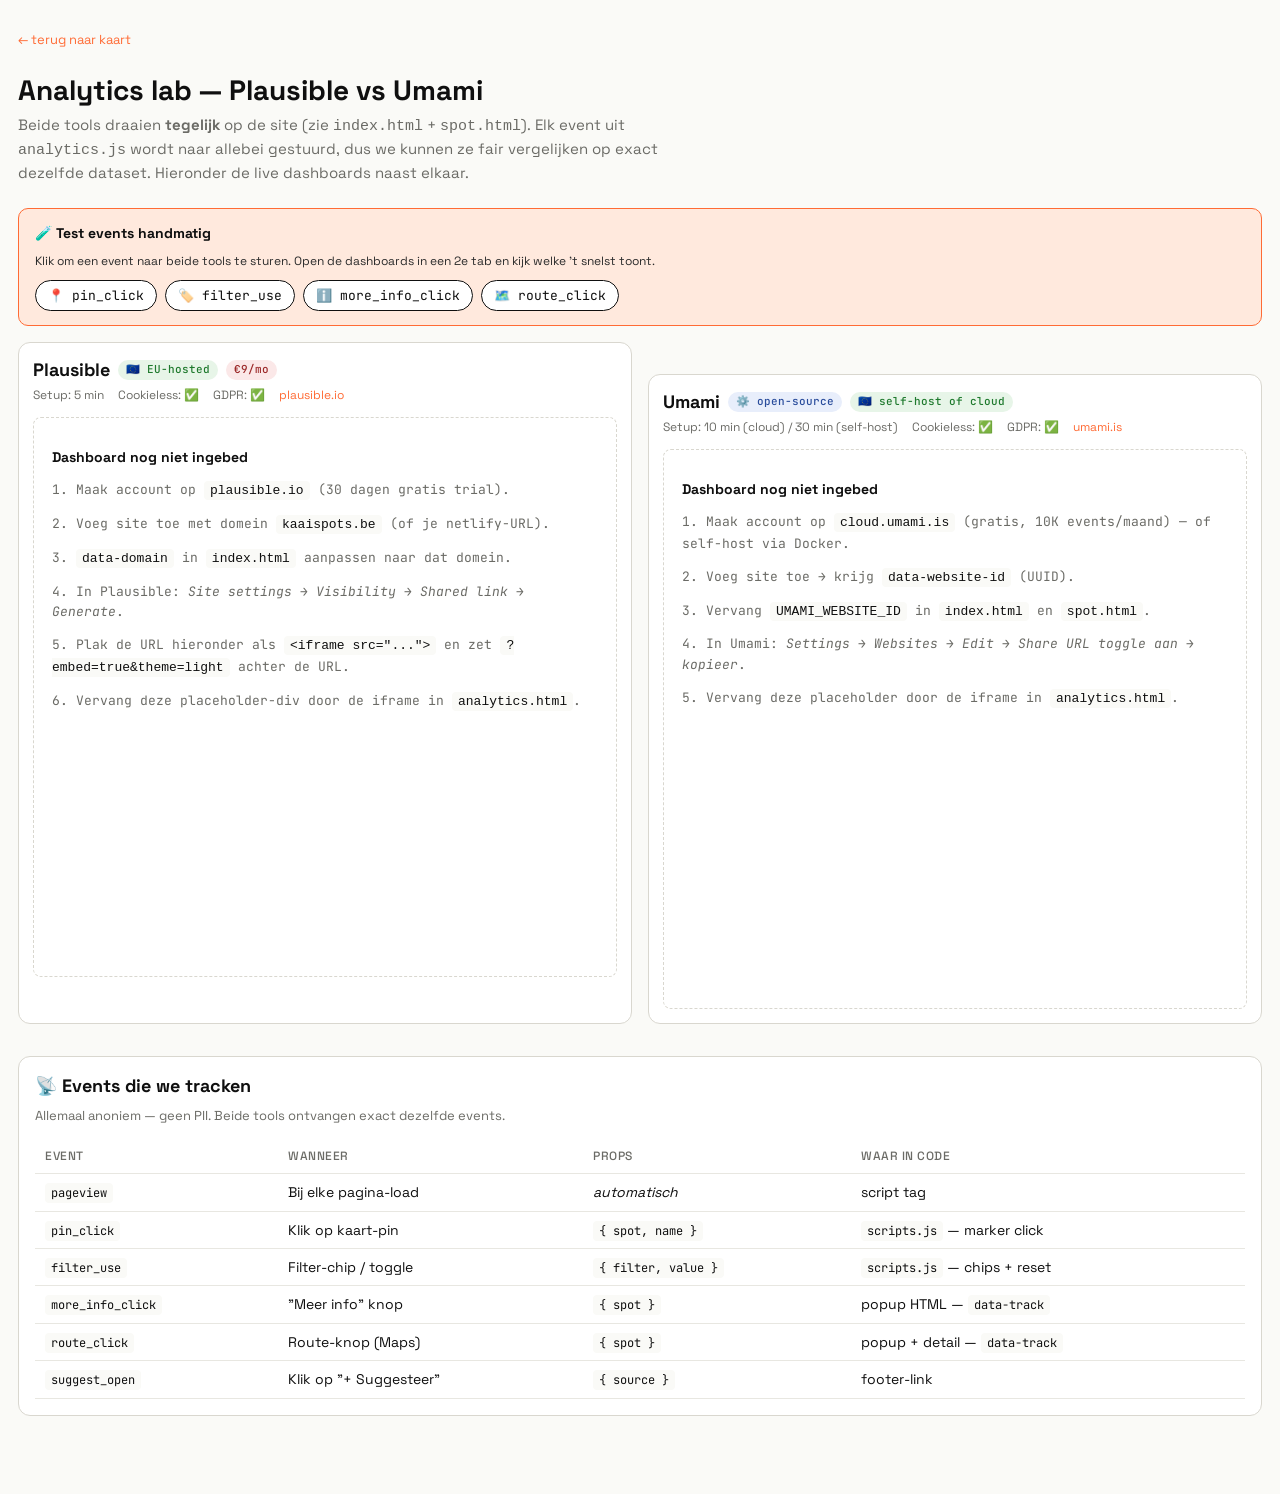
==== analytics.html @ 5537c251 "feat: analytics umami and plausible" ====
<!doctype html>
<html lang="nl">
<head>
<meta charset="utf-8" />
<meta name="viewport" content="width=device-width, initial-scale=1" />
<title>Analytics lab — KaaiSpots</title>
<link rel="preconnect" href="https://fonts.googleapis.com" />
<link rel="preconnect" href="https://fonts.gstatic.com" crossorigin />
<link href="https://fonts.googleapis.com/css2?family=Space+Grotesk:wght@400;500;600;700&family=JetBrains+Mono:wght@400;500&display=swap" rel="stylesheet" />
<link rel="stylesheet" href="styles.css" />
<style>
  .lab { max-width: 1400px; margin: 0 auto; padding: 28px 18px 80px; }
  .lab h1 { font-size: 28px; margin: 8px 0 4px; }
  .lab .lead { color: var(--muted); margin: 0 0 24px; max-width: 70ch; }
  .back { display: inline-block; margin-bottom: 12px; font-size: 13px; color: var(--accent); text-decoration: none; }

  .split { display: grid; grid-template-columns: 1fr 1fr; gap: 16px; margin-top: 16px; }
  @media (max-width: 900px) { .split { grid-template-columns: 1fr; } }

  .col { background: var(--bg-elev); border: 1px solid var(--line-2); border-radius: 12px; padding: 14px; }
  .col h2 { margin: 0 0 4px; font-size: 18px; display: flex; align-items: center; gap: 8px; }
  .col h2 .badge {
    font-family: "JetBrains Mono", monospace; font-size: 11px; font-weight: 500;
    padding: 2px 8px; border-radius: 999px; background: var(--line); color: var(--ink-2);
  }
  .col h2 .badge.eu { background: #E7F5E8; color: #1F7A2E; }
  .col h2 .badge.oss { background: #E8EEFB; color: #2A4D9C; }
  .col h2 .badge.paid { background: #FBE8E8; color: #9C2A2A; }
  .col .meta {
    display: flex; gap: 14px; flex-wrap: wrap; font-size: 12px;
    color: var(--muted); margin: 4px 0 12px;
  }
  .col .meta a { color: var(--accent); text-decoration: none; }

  .frame {
    width: 100%; aspect-ratio: 4 / 3; min-height: 560px; border: 0;
    border-radius: 8px; background: #fff;
  }
  .placeholder {
    border: 1px dashed var(--line-2); border-radius: 8px; padding: 28px 18px;
    color: var(--muted); font-family: "JetBrains Mono", monospace; font-size: 13px;
    line-height: 1.6; min-height: 560px;
    display: flex; flex-direction: column; gap: 12px;
  }
  .placeholder code { background: var(--bg); padding: 2px 6px; border-radius: 4px; color: var(--ink); }
  .placeholder strong { color: var(--ink); font-family: "Space Grotesk", sans-serif; font-size: 14px; }

  .events {
    margin-top: 32px; background: var(--bg-elev);
    border: 1px solid var(--line-2); border-radius: 12px; padding: 16px;
  }
  .events h2 { margin: 0 0 8px; font-size: 18px; }
  .events table { width: 100%; border-collapse: collapse; font-size: 14px; }
  .events th, .events td { text-align: left; padding: 8px 10px; border-bottom: 1px solid var(--line); }
  .events th { color: var(--muted); font-weight: 500; font-size: 12px; text-transform: uppercase; letter-spacing: 0.5px; }
  .events code { font-family: "JetBrains Mono", monospace; font-size: 12px; background: var(--bg); padding: 2px 6px; border-radius: 4px; }

  .tester {
    margin-top: 16px; background: var(--accent-soft);
    border: 1px solid var(--accent); border-radius: 10px; padding: 14px 16px;
    display: flex; flex-direction: column; gap: 10px;
  }
  .tester strong { font-family: "Space Grotesk", sans-serif; font-size: 14px; }
  .tester-buttons { display: flex; gap: 8px; flex-wrap: wrap; }
  .tester-buttons button {
    appearance: none; border: 1px solid var(--ink); background: #fff;
    border-radius: 999px; padding: 6px 12px; font-size: 13px; cursor: pointer;
    font-family: "JetBrains Mono", monospace;
  }
  .tester-buttons button:hover { background: var(--ink); color: #fff; }
  .tester .hint { font-size: 12px; color: var(--ink-2); }
</style>
</head>
<body>
<main class="lab">
  <a class="back" href="index.html">&larr; terug naar kaart</a>
  <h1>Analytics lab — Plausible vs Umami</h1>
  <p class="lead">
    Beide tools draaien <strong>tegelijk</strong> op de site (zie <code>index.html</code> + <code>spot.html</code>).
    Elk event uit <code>analytics.js</code> wordt naar allebei gestuurd, dus we kunnen ze fair vergelijken
    op exact dezelfde dataset. Hieronder de live dashboards naast elkaar.
  </p>

  <!-- Test-knoppen om events direct te triggeren zonder door de site te klikken -->
  <div class="tester">
    <strong>🧪 Test events handmatig</strong>
    <div class="hint">Klik om een event naar beide tools te sturen. Open de dashboards in een 2e tab en kijk welke 't snelst toont.</div>
    <div class="tester-buttons">
      <button onclick="kst.track('pin_click', {spot: 'test-spot', name: 'Test Spot'})">📍 pin_click</button>
      <button onclick="kst.track('filter_use', {filter: 'category', value: 'Eten'})">🏷️ filter_use</button>
      <button onclick="kst.track('more_info_click', {spot: 'test-spot'})">ℹ️ more_info_click</button>
      <button onclick="kst.track('route_click', {spot: 'test-spot'})">🗺️ route_click</button>
    </div>
  </div>

  <div class="split">
    <!-- ===== PLAUSIBLE ===== -->
    <section class="col">
      <h2>
        Plausible
        <span class="badge eu">🇪🇺 EU-hosted</span>
        <span class="badge paid">€9/mo</span>
      </h2>
      <div class="meta">
        <span>Setup: 5 min</span>
        <span>Cookieless: ✅</span>
        <span>GDPR: ✅</span>
        <a href="https://plausible.io" target="_blank" rel="noopener">plausible.io</a>
      </div>

      <!-- Vervang door embed-URL uit Plausible:
           Dashboard → Site settings → Visibility → Shared link → Copy link
           Of als public: https://plausible.io/share/kaaispots.be?auth=...&embed=true&theme=light -->
      <div class="placeholder" id="placeholder-plausible">
        <strong>Dashboard nog niet ingebed</strong>
        <div>1. Maak account op <code>plausible.io</code> (30 dagen gratis trial).</div>
        <div>2. Voeg site toe met domein <code>kaaispots.be</code> (of je netlify-URL).</div>
        <div>3. <code>data-domain</code> in <code>index.html</code> aanpassen naar dat domein.</div>
        <div>4. In Plausible: <em>Site settings → Visibility → Shared link → Generate</em>.</div>
        <div>5. Plak de URL hieronder als <code>&lt;iframe src="..."&gt;</code> en zet <code>?embed=true&amp;theme=light</code> achter de URL.</div>
        <div>6. Vervang deze placeholder-div door de iframe in <code>analytics.html</code>.</div>
      </div>
      <!--
      <iframe class="frame" src="https://plausible.io/share/kaaispots.be?auth=YOUR_TOKEN&embed=true&theme=light"
              loading="lazy" title="Plausible dashboard"></iframe>
      -->
    </section>

    <!-- ===== UMAMI ===== -->
    <section class="col">
      <h2>
        Umami
        <span class="badge oss">⚙️ open-source</span>
        <span class="badge eu">🇪🇺 self-host of cloud</span>
      </h2>
      <div class="meta">
        <span>Setup: 10 min (cloud) / 30 min (self-host)</span>
        <span>Cookieless: ✅</span>
        <span>GDPR: ✅</span>
        <a href="https://umami.is" target="_blank" rel="noopener">umami.is</a>
      </div>

      <!-- Vervang door embed:
           Umami → Settings → Websites → kies site → Share URL → enable + copy
           Plak als iframe src="https://cloud.umami.is/share/XXX/kaaispots.be" -->
      <div class="placeholder" id="placeholder-umami">
        <strong>Dashboard nog niet ingebed</strong>
        <div>1. Maak account op <code>cloud.umami.is</code> (gratis, 10K events/maand) — of self-host via Docker.</div>
        <div>2. Voeg site toe → krijg <code>data-website-id</code> (UUID).</div>
        <div>3. Vervang <code>UMAMI_WEBSITE_ID</code> in <code>index.html</code> en <code>spot.html</code>.</div>
        <div>4. In Umami: <em>Settings → Websites → Edit → Share URL toggle aan → kopieer</em>.</div>
        <div>5. Vervang deze placeholder door de iframe in <code>analytics.html</code>.</div>
      </div>
      <!--
      <iframe class="frame" src="https://cloud.umami.is/share/XXX/kaaispots.be"
              loading="lazy" title="Umami dashboard"></iframe>
      -->
    </section>
  </div>

  <!-- ===== Events die we tracken ===== -->
  <section class="events">
    <h2>📡 Events die we tracken</h2>
    <p style="margin: 0 0 14px; color: var(--muted); font-size: 13px;">
      Allemaal anoniem — geen PII. Beide tools ontvangen exact dezelfde events.
    </p>
    <table>
      <thead>
        <tr><th>Event</th><th>Wanneer</th><th>Props</th><th>Waar in code</th></tr>
      </thead>
      <tbody>
        <tr>
          <td><code>pageview</code></td>
          <td>Bij elke pagina-load</td>
          <td><em>automatisch</em></td>
          <td>script tag</td>
        </tr>
        <tr>
          <td><code>pin_click</code></td>
          <td>Klik op kaart-pin</td>
          <td><code>{ spot, name }</code></td>
          <td><code>scripts.js</code> — marker click</td>
        </tr>
        <tr>
          <td><code>filter_use</code></td>
          <td>Filter-chip / toggle</td>
          <td><code>{ filter, value }</code></td>
          <td><code>scripts.js</code> — chips + reset</td>
        </tr>
        <tr>
          <td><code>more_info_click</code></td>
          <td>"Meer info" knop</td>
          <td><code>{ spot }</code></td>
          <td>popup HTML — <code>data-track</code></td>
        </tr>
        <tr>
          <td><code>route_click</code></td>
          <td>Route-knop (Maps)</td>
          <td><code>{ spot }</code></td>
          <td>popup + detail — <code>data-track</code></td>
        </tr>
        <tr>
          <td><code>suggest_open</code></td>
          <td>Klik op "+ Suggesteer"</td>
          <td><code>{ source }</code></td>
          <td>footer-link</td>
        </tr>
      </tbody>
    </table>
  </section>
</main>

<!-- Laad analytics zelf zodat de test-knoppen werken -->
<script>window.KST_DEBUG = true;</script>
<!-- Plausible -->
<script async src="https://plausible.io/js/pa-6824FNV5vCWbIJhqIEWPs.js"></script>
<script>
  window.plausible=window.plausible||function(){(plausible.q=plausible.q||[]).push(arguments)},plausible.init=plausible.init||function(i){plausible.o=i||{}};
  plausible.init()
</script>
<!-- Umami -->
<script defer src="https://cloud.umami.is/script.js" data-website-id="5e96ff9b-2395-44f9-b63d-753adfc6fc2a"></script>
<!-- KaaiSpots tracker -->
<script src="analytics.js"></script>
</body>
</html>
---- styles.css ----
/* ---------- tokens ---------- */
:root {
  --bg: #FAFAF7;
  --bg-elev: #FFFFFF;
  --ink: #0F0F0F;
  --ink-2: #2B2B2B;
  --muted: #6B6B66;
  --line: #E8E7E1;
  --line-2: #D9D7CF;
  --accent: #FF6B35;
  --accent-ink: #FFFFFF;
  --accent-soft: #FFE9DD;
  --shadow-sm: 0 1px 2px rgba(0,0,0,.04);
  --shadow-md: 0 1px 2px rgba(0,0,0,.04), 0 8px 24px rgba(15,15,15,.06);
  --shadow-lg: 0 1px 2px rgba(0,0,0,.05), 0 12px 32px rgba(15,15,15,.10);
  --radius: 10px;
  --radius-lg: 14px;
  --radius-pill: 999px;
  --header-h: 56px;
  --filter-h: 64px;
  --tabs-h: 0px;
}

* { box-sizing: border-box; }
html, body { margin: 0; padding: 0; }
body {
  font-family: "Space Grotesk", system-ui, -apple-system, "Helvetica Neue", Arial, sans-serif;
  color: var(--ink);
  background: var(--bg);
  -webkit-font-smoothing: antialiased;
  text-rendering: optimizeLegibility;
  font-size: 15px;
  line-height: 1.45;
}
.mono { font-family: "JetBrains Mono", ui-monospace, SFMono-Regular, Menlo, monospace; }

button { font-family: inherit; color: inherit; cursor: pointer; }
a { color: inherit; }

/* ---------- header ---------- */
.header {
  position: sticky; top: 0; z-index: 50;
  height: var(--header-h);
  background: rgba(250,250,247,.85);
  backdrop-filter: saturate(140%) blur(10px);
  -webkit-backdrop-filter: saturate(140%) blur(10px);
  border-bottom: 1px solid var(--line);
  display: flex; align-items: center; justify-content: space-between;
  padding: 0 18px;
}
.brand {
  display: flex; align-items: center; gap: 8px;
  font-weight: 700; font-size: 17px; letter-spacing: -0.01em;
  text-decoration: none;
}
.brand-pin {
  width: 18px; height: 18px; display: inline-grid; place-items: center;
  color: var(--accent);
}
.brand-pin svg { width: 100%; height: 100%; }
.header-right { display: flex; align-items: center; gap: 14px; }
.tagline {
  font-size: 13px; color: var(--muted);
}
.lang-toggle {
  display: inline-flex; align-items: center;
  border: 1px solid var(--line-2); border-radius: var(--radius-pill);
  background: var(--bg-elev);
  padding: 2px;
  font-size: 12px; font-weight: 600;
  overflow: hidden;
}
.lang-toggle button {
  border: 0; background: transparent; padding: 4px 10px; border-radius: var(--radius-pill);
  color: var(--muted);
}
.lang-toggle button.on { background: var(--ink); color: #fff; }

.back-link {
  display: inline-flex; align-items: center; gap: 6px;
  font-size: 13px; color: var(--muted); text-decoration: none;
  font-weight: 500;
  padding: 6px 10px; border-radius: 6px;
}
.back-link:hover { color: var(--ink); background: var(--line); }

/* ---------- hero ---------- */
.hero {
  padding: 28px 22px 18px;
  max-width: 880px;
}
.hero h1 {
  font-size: clamp(28px, 4.4vw, 44px);
  font-weight: 700;
  letter-spacing: -0.02em;
  line-height: 1.05;
  margin: 0 0 10px;
  text-wrap: balance;
}
.hero h1 .accent { color: var(--accent); }
.hero p {
  margin: 0;
  font-size: clamp(14px, 1.4vw, 16px);
  color: var(--muted);
  max-width: 60ch;
  text-wrap: pretty;
}
.hero-meta {
  margin-top: 14px;
  display: flex; gap: 14px; align-items: center;
  color: var(--muted);
  font-size: 12px;
}
.hero-meta .dot { width: 4px; height: 4px; border-radius: 50%; background: var(--line-2); display: inline-block; }
.hero-count strong { color: var(--ink); font-weight: 600; }

/* Detail Hero */
.hero.detail {
  height: 280px;
  color: #fff;
  display: flex; align-items: flex-end;
  padding: 22px;
  position: relative;
  overflow: hidden;
  max-width: none;
}
.hero.detail::after {
  content: ""; position: absolute; inset: 0;
  background: repeating-linear-gradient(135deg, rgba(255,255,255,.06) 0 10px, transparent 10px 20px);
}
.hero-inner { position: relative; z-index: 1; max-width: 920px; width: 100%; }
.hero.detail .crumb {
  font-size: 12px; opacity: .85;
  text-transform: uppercase; letter-spacing: 0.1em;
  margin-bottom: 10px;
}
.hero.detail h1 {
  font-size: clamp(28px, 4.6vw, 48px);
  font-weight: 700; letter-spacing: -0.02em; line-height: 1;
  margin: 0 0 10px;
  text-wrap: balance;
}
.hero .meta-row {
  display: flex; flex-wrap: wrap; gap: 8px; align-items: center;
}
.hero .badge {
  font-size: 12px; font-weight: 600;
  background: rgba(255,255,255,.18);
  border: 1px solid rgba(255,255,255,.3);
  padding: 4px 10px;
  border-radius: var(--radius-pill);
  color: #fff;
  backdrop-filter: blur(4px);
}
.hero .badge.fav { background: var(--accent); border-color: var(--accent); }

/* ---------- filter bar ---------- */
.filterbar {
  position: sticky; top: var(--header-h); z-index: 40;
  background: rgba(250,250,247,.92);
  backdrop-filter: saturate(140%) blur(10px);
  -webkit-backdrop-filter: saturate(140%) blur(10px);
  border-top: 1px solid var(--line);
  border-bottom: 1px solid var(--line);
}
.filterbar-inner {
  display: flex; align-items: center; gap: 10px;
  padding: 12px 18px;
  overflow-x: auto;
  scrollbar-width: none;
}
.filterbar-inner::-webkit-scrollbar { display: none; }

.chip-group { display: flex; gap: 6px; align-items: center; flex-shrink: 0; }
.chip {
  border: 1px solid var(--line-2);
  background: var(--bg-elev);
  color: var(--ink-2);
  border-radius: var(--radius-pill);
  padding: 7px 12px;
  font-size: 13px; font-weight: 500;
  display: inline-flex; align-items: center; gap: 6px;
  transition: background .12s ease, color .12s ease, border-color .12s ease, transform .08s ease;
  white-space: nowrap;
}
.chip:hover { border-color: var(--ink); }
.chip:active { transform: translateY(1px); }
.chip.on {
  background: var(--accent); color: var(--accent-ink); border-color: var(--accent);
}
.chip.price.on { background: var(--ink); border-color: var(--ink); color: #fff; }
.chip .glyph { font-size: 13px; line-height: 1; }

.divider {
  width: 1px; height: 22px; background: var(--line); flex-shrink: 0; margin: 0 4px;
}

.toggle {
  display: inline-flex; align-items: center; gap: 8px;
  font-size: 13px; color: var(--ink-2); flex-shrink: 0;
  user-select: none;
}
.toggle .switch {
  width: 30px; height: 18px; background: var(--line-2); border-radius: 999px;
  position: relative; transition: background .15s ease;
}
.toggle .switch::after {
  content: ""; position: absolute; top: 2px; left: 2px;
  width: 14px; height: 14px; border-radius: 50%; background: #fff;
  transition: transform .15s ease;
  box-shadow: 0 1px 2px rgba(0,0,0,.2);
}
.toggle.on .switch { background: var(--accent); }
.toggle.on .switch::after { transform: translateX(12px); }

.reset {
  margin-left: auto;
  border: 0; background: transparent; color: var(--muted);
  font-size: 13px; font-weight: 500;
  padding: 6px 8px; border-radius: 6px;
  flex-shrink: 0;
}
.reset:hover { color: var(--ink); background: var(--line); }

/* ---------- main split (Map) ---------- */
.main {
  display: grid;
  grid-template-columns: 60% 40%;
  height: calc(100vh - var(--header-h) - var(--filter-h));
  min-height: 520px;
  border-top: 0;
}
#map {
  height: 100%;
  background: #EFEDE6;
}
.leaflet-container {
  font-family: inherit;
  background: #EFEDE6;
}

/* spot list */
.listpane {
  border-left: 1px solid var(--line);
  background: var(--bg);
  overflow-y: auto;
  padding: 14px 14px 28px;
}
.list-header {
  display: flex; align-items: baseline; justify-content: space-between;
  padding: 4px 6px 12px;
  border-bottom: 1px solid var(--line);
  margin-bottom: 10px;
  position: sticky; top: 0; background: var(--bg); z-index: 1;
}
.list-header h2 {
  font-size: 13px; font-weight: 600; margin: 0;
  text-transform: uppercase; letter-spacing: 0.08em;
  color: var(--muted);
}
.list-header .count { font-size: 12px; color: var(--muted); }
.list-header .count strong { color: var(--ink); font-weight: 600; }

.spot-card {
  display: grid;
  grid-template-columns: 80px 1fr;
  gap: 12px;
  padding: 12px;
  border-radius: var(--radius);
  border: 1px solid transparent;
  margin-bottom: 6px;
  transition: background .12s ease, border-color .12s ease, box-shadow .15s ease, transform .12s ease;
  cursor: pointer;
  position: relative;
}
.spot-card:hover {
  background: var(--bg-elev);
  border-color: var(--line);
  box-shadow: var(--shadow-md);
}
.spot-card.active {
  background: var(--bg-elev);
  border-color: var(--ink);
  box-shadow: var(--shadow-md);
}
.spot-thumb {
  width: 80px; height: 80px;
  border-radius: 8px;
  display: grid; place-items: center;
  color: #fff;
  font-weight: 600;
  text-align: center;
  font-size: 11px;
  padding: 6px;
  line-height: 1.15;
  overflow: hidden;
  position: relative;
  letter-spacing: -0.005em;
}
.spot-thumb::after {
  content: ""; position: absolute; inset: 0;
  background: repeating-linear-gradient(135deg, rgba(255,255,255,.07) 0 8px, transparent 8px 16px);
}
.spot-body { min-width: 0; }
.spot-title-row {
  display: flex; align-items: center; gap: 6px;
  font-weight: 600; font-size: 15px; line-height: 1.2;
  letter-spacing: -0.005em;
  margin-bottom: 2px;
}
.spot-title-row .name { white-space: nowrap; overflow: hidden; text-overflow: ellipsis; }
.fav-badge {
  color: var(--accent); font-size: 13px; line-height: 1;
  flex-shrink: 0;
}
.spot-meta {
  display: flex; gap: 6px; align-items: center; flex-wrap: wrap;
  margin: 4px 0 6px;
}
.tag {
  font-size: 11px; font-weight: 500;
  padding: 2px 8px; border-radius: var(--radius-pill);
  background: var(--line); color: var(--ink-2);
  line-height: 1.4;
}
.tag.cat-eten     { background: #FFEFE6; color: #B5430A; }
.tag.cat-drinken  { background: #F1ECFF; color: #4A2FAB; }
.tag.cat-studeren { background: #E6F2FF; color: #134B8A; }
.tag.cat-chillen  { background: #E8F6E8; color: #1F6B2E; }
.tag.cat-cultuur  { background: #FFF1F2; color: #9B1B3F; }
.tag.cat-gratis   { background: var(--ink); color: #fff; }
.tag.price { background: transparent; border: 1px solid var(--line-2); color: var(--ink-2); }
.spot-desc {
  font-size: 13px; color: var(--ink-2);
  line-height: 1.4;
  margin: 0;
}
.spot-foot {
  margin-top: 6px;
  font-size: 12px; color: var(--muted);
  display: flex; align-items: center; gap: 6px;
}
.spot-foot .walk-ico {
  width: 11px; height: 11px; opacity: .7;
}

/* ---------- Detail Wrap ---------- */
.wrap {
  max-width: 1100px;
  margin: 0 auto;
  padding: 28px 22px 60px;
  display: grid;
  grid-template-columns: 1fr 320px;
  gap: 36px;
  align-items: start;
}
@media (max-width: 820px) {
  .wrap { grid-template-columns: 1fr; gap: 24px; padding: 22px 16px 48px; }
  .hero.detail { height: 220px; }
}

/* content sections */
section + section { margin-top: 32px; }
h2.section-title {
  font-size: 12px; font-weight: 600;
  text-transform: uppercase; letter-spacing: 0.1em;
  color: var(--muted);
  margin: 0 0 12px;
  padding-bottom: 8px; border-bottom: 1px solid var(--line);
}
.lede {
  font-size: 18px; line-height: 1.55;
  color: var(--ink-2);
  text-wrap: pretty;
  margin: 0;
  max-width: 65ch;
}

/* "why" pills */
.why-list {
  list-style: none; padding: 0; margin: 0;
  display: grid;
  grid-template-columns: repeat(auto-fit, minmax(220px, 1fr));
  gap: 8px;
}
.why-list li {
  display: flex; align-items: flex-start; gap: 8px;
  padding: 10px 12px;
  background: var(--bg-elev);
  border: 1px solid var(--line);
  border-radius: var(--radius);
  font-size: 14px; line-height: 1.4;
}
.why-list li::before {
  content: "→";
  color: var(--accent); font-weight: 700;
  flex-shrink: 0; line-height: 1.4;
}

/* menu / aanbod */
.menu-section + .menu-section { margin-top: 18px; }
.menu-section h3 {
  font-size: 16px; font-weight: 600;
  margin: 0 0 6px;
  letter-spacing: -0.005em;
}
.menu-table {
  border-top: 1px solid var(--line);
}
.menu-row {
  display: grid;
  grid-template-columns: 1fr auto;
  gap: 16px;
  padding: 12px 0;
  border-bottom: 1px dashed var(--line);
  align-items: baseline;
}
.menu-name {
  font-weight: 500;
  font-size: 15px;
}
.menu-desc {
  font-size: 13px; color: var(--muted);
  margin-top: 2px;
}
.menu-price {
  font-family: "JetBrains Mono", ui-monospace, monospace;
  font-size: 14px; font-weight: 500;
  color: var(--ink);
  white-space: nowrap;
  text-align: right;
}
.menu-price.free { color: var(--accent); }

/* facilities */
.facilities {
  display: grid;
  grid-template-columns: repeat(auto-fit, minmax(200px, 1fr));
  gap: 10px;
}
.facility {
  padding: 12px 14px;
  background: var(--bg-elev);
  border: 1px solid var(--line);
  border-radius: var(--radius);
}
.facility .fname { font-weight: 600; font-size: 14px; }
.facility .fdesc { font-size: 13px; color: var(--muted); margin-top: 2px; }

/* tip block */
.tip {
  background: var(--accent-soft);
  border: 1px solid var(--accent);
  border-radius: var(--radius-lg);
  padding: 16px 18px;
  display: flex; gap: 14px; align-items: flex-start;
}
.tip-glyph {
  background: var(--accent); color: #fff;
  width: 28px; height: 28px;
  border-radius: 50%;
  display: grid; place-items: center;
  font-weight: 700;
  flex-shrink: 0;
  font-size: 14px;
}
.tip-body { font-size: 14px; line-height: 1.5; color: var(--ink-2); }
.tip-body strong { color: var(--ink); }

/* ---------- sidebar ---------- */
.side {
  position: sticky; top: calc(var(--header-h) + 18px);
  display: flex; flex-direction: column; gap: 16px;
}
@media (max-width: 820px) {
  .side { position: static; }
}
.info-card {
  background: var(--bg-elev);
  border: 1px solid var(--line);
  border-radius: var(--radius-lg);
  padding: 18px;
}
.info-card h3 {
  font-size: 12px; font-weight: 600;
  text-transform: uppercase; letter-spacing: 0.1em;
  color: var(--muted);
  margin: 0 0 12px;
}
.kv {
  display: grid; grid-template-columns: 90px 1fr;
  gap: 4px 14px;
  font-size: 14px;
}
.kv dt { color: var(--muted); font-size: 13px; }
.kv dd { margin: 0; color: var(--ink-2); }
.kv dd a { text-decoration: none; border-bottom: 1px solid var(--line-2); }
.kv dd a:hover { border-color: var(--ink); }

.hours {
  display: grid; grid-template-columns: 1fr auto;
  gap: 4px 12px;
  font-size: 13px;
  margin: 0;
}
.hours dt { color: var(--ink-2); }
.hours dd { margin: 0; color: var(--muted); font-family: "JetBrains Mono", ui-monospace, monospace; font-size: 12px; }
.hours .today { color: var(--accent); font-weight: 600; }
.hours .today + dd { color: var(--accent); font-weight: 600; }

.open-now-pill {
  display: inline-flex; align-items: center; gap: 6px;
  font-size: 12px; font-weight: 600;
  color: #1F6B2E;
  background: #E8F6E8;
  border-radius: var(--radius-pill);
  padding: 4px 10px;
  margin-bottom: 12px;
}
.open-now-pill .led {
  width: 7px; height: 7px; background: #1F6B2E; border-radius: 50%;
  box-shadow: 0 0 0 3px rgba(31,107,46,.18);
}
.open-now-pill.closed {
  color: #9B1C1C; background: #FEF2F2;
}
.open-now-pill.closed .led {
  background: #9B1C1C; box-shadow: 0 0 0 3px rgba(155,28,28,.18);
}

.cta {
  display: block;
  background: var(--ink); color: #fff;
  border: 0; text-decoration: none; text-align: center;
  padding: 12px 14px;
  border-radius: 10px;
  font-size: 14px; font-weight: 600;
  transition: background .12s ease;
}
.cta:hover { background: var(--accent); }
.cta.secondary {
  background: transparent;
  color: var(--ink);
  border: 1px solid var(--line-2);
}
.cta.secondary:hover { border-color: var(--ink); background: var(--bg); }

.perk-block {
  background: var(--ink); color: #fff;
  padding: 14px 16px;
  border-radius: var(--radius-lg);
}
.perk-block .label {
  font-size: 11px; text-transform: uppercase; letter-spacing: 0.12em;
  color: var(--accent); font-weight: 600;
  margin-bottom: 4px;
}
.perk-block .body { font-size: 14px; line-height: 1.4; }

/* empty state */
.empty {
  text-align: center;
  padding: 36px 20px;
  color: var(--muted);
  font-size: 13px;
}
.empty strong { color: var(--ink); display: block; margin-bottom: 4px; font-weight: 600; font-size: 14px; }

/* ---------- map pin ---------- */
.pin {
  width: 32px; height: 40px;
  position: relative;
  transform-origin: 50% 100%;
  transition: transform .15s ease, filter .15s ease;
}
.pin .body {
  position: absolute; inset: 0 0 6px 0;
  background: var(--accent);
  border-radius: 50% 50% 50% 50% / 55% 55% 45% 45%;
  border-bottom-left-radius: 4px 4px;
  border-bottom-right-radius: 4px 4px;
  display: grid; place-items: center;
  color: #fff;
  font-size: 14px;
  box-shadow: 0 4px 10px rgba(255,107,53,.35), 0 1px 2px rgba(0,0,0,.15);
}
.pin::after {
  content: ""; position: absolute; left: 50%; bottom: 0;
  width: 10px; height: 10px;
  background: var(--accent);
  transform: translateX(-50%) rotate(45deg);
  border-bottom-right-radius: 2px;
  box-shadow: 0 2px 4px rgba(255,107,53,.3);
}
.pin.fav .body { background: #0F0F0F; box-shadow: 0 4px 10px rgba(0,0,0,.25); }
.pin.fav::after { background: #0F0F0F; }
.pin.fav .body .star { color: var(--accent); }
.pin.is-active { transform: translateY(-3px) scale(1.12); z-index: 9999; filter: drop-shadow(0 6px 8px rgba(0,0,0,.18)); }
.pin .glyph { line-height: 1; }

/* campus pin */
.campus-pin {
  width: 14px; height: 14px;
  background: #0F0F0F;
  border: 3px solid #fff;
  border-radius: 50%;
  box-shadow: 0 0 0 2px #0F0F0F, 0 4px 10px rgba(0,0,0,.25);
}
.campus-label {
  position: absolute;
  left: 18px; top: -6px;
  background: #0F0F0F; color: #fff;
  font-size: 11px; font-weight: 600;
  padding: 3px 8px; border-radius: 4px;
  white-space: nowrap;
  letter-spacing: 0.01em;
}

/* ---------- popup ---------- */
.leaflet-popup-content-wrapper {
  border-radius: var(--radius-lg);
  padding: 0;
  box-shadow: var(--shadow-lg);
  border: 1px solid var(--line);
}
.leaflet-popup-content {
  margin: 0; width: 260px !important;
  font-family: inherit;
}
.leaflet-popup-tip { box-shadow: var(--shadow-md); }
.leaflet-popup-close-button {
  color: #fff !important;
  font-size: 22px !important;
  width: 24px !important; height: 24px !important;
  top: 8px !important; right: 8px !important;
  line-height: 22px !important;
  text-align: center;
  background: rgba(0,0,0,.35) !important;
  border-radius: 50%;
  padding: 0 !important;
}
.popup-thumb {
  height: 110px;
  color: #fff;
  display: grid; place-items: center;
  font-weight: 600; font-size: 13px;
  text-align: center;
  padding: 10px;
  position: relative;
  overflow: hidden;
  border-top-left-radius: var(--radius-lg);
  border-top-right-radius: var(--radius-lg);
}
.popup-thumb::after {
  content: ""; position: absolute; inset: 0;
  background: repeating-linear-gradient(135deg, rgba(255,255,255,.08) 0 8px, transparent 8px 16px);
}
.popup-body { padding: 12px 14px 14px; }
.popup-title {
  font-size: 16px; font-weight: 700; letter-spacing: -0.01em;
  margin: 0 0 6px; line-height: 1.2;
  display: flex; align-items: center; gap: 6px;
}
.popup-meta {
  display: flex; gap: 6px; flex-wrap: wrap;
  margin-bottom: 8px;
}
.popup-desc {
  font-size: 13px; color: var(--ink-2); line-height: 1.45;
  margin: 0 0 12px;
}
.popup-actions {
  display: flex; gap: 8px; align-items: stretch; flex-direction: column;
}
.popup-actions-row {
  display: flex; gap: 8px; align-items: center;
}
.btn-detail {
  flex: 1;
  background: var(--accent); color: #fff;
  border: 0;
  padding: 9px 12px;
  border-radius: 8px;
  font-size: 13px; font-weight: 600;
  text-decoration: none;
  text-align: center;
  transition: background .12s ease;
  display: inline-flex; align-items: center; justify-content: center; gap: 6px;
}
.btn-detail:hover { background: #E25A28; }
.btn-route-secondary {
  flex: 1;
  background: transparent; color: var(--ink);
  border: 1px solid var(--line-2);
  padding: 9px 12px;
  border-radius: 8px;
  font-size: 13px; font-weight: 600;
  text-decoration: none;
  text-align: center;
  transition: background .12s ease, border-color .12s ease;
  display: inline-flex; align-items: center; justify-content: center; gap: 6px;
}
.btn-route-secondary:hover { border-color: var(--ink); background: var(--bg); }
.btn-route {
  flex: 1;
  background: var(--ink); color: #fff;
  border: 0;
  padding: 9px 12px;
  border-radius: 8px;
  font-size: 13px; font-weight: 600;
  text-decoration: none;
  text-align: center;
  transition: background .12s ease;
  display: inline-flex; align-items: center; justify-content: center; gap: 6px;
}
.btn-route:hover { background: var(--accent); }
.popup-walk {
  font-size: 12px; color: var(--muted);
  flex-shrink: 0;
}

/* ---------- footer ---------- */
.footer {
  border-top: 1px solid var(--line);
  padding: 22px 22px 28px;
  display: flex; gap: 16px; align-items: center; justify-content: space-between;
  flex-wrap: wrap;
  font-size: 12px;
  color: var(--muted);
  background: var(--bg);
}
.footer-left strong { color: var(--ink); font-weight: 600; }
.footer-team { margin-top: 2px; }
.suggest-btn {
  border: 1px solid var(--ink);
  background: transparent;
  color: var(--ink);
  text-decoration: none;
  padding: 8px 14px;
  border-radius: var(--radius-pill);
  font-size: 13px; font-weight: 500;
  transition: background .12s ease, color .12s ease;
  display: inline-flex; align-items: center; gap: 6px;
}
.suggest-btn:hover { background: var(--ink); color: #fff; }

/* ---------- mobile ---------- */
.view-tabs { display: none; }

@media (max-width: 820px) {
  :root { --tabs-h: 44px; }
  .header { padding: 0 14px; }
  .tagline { display: none; }
  .hero { padding: 22px 16px 14px; }
  .filterbar-inner { padding: 10px 14px; }
  .toggle .label-text { display: none; }
  .reset { font-size: 12px; }

  .view-tabs {
    display: flex;
    position: sticky; top: calc(var(--header-h) + var(--filter-h));
    z-index: 30;
    background: var(--bg);
    border-bottom: 1px solid var(--line);
    padding: 0 14px;
    gap: 4px;
    height: var(--tabs-h);
    align-items: center;
  }
  .view-tab {
    flex: 1;
    border: 0; background: transparent;
    padding: 10px 12px;
    font-size: 13px; font-weight: 600;
    color: var(--muted);
    border-bottom: 2px solid transparent;
    letter-spacing: 0.01em;
  }
  .view-tab.on { color: var(--ink); border-bottom-color: var(--accent); }

  .main {
    grid-template-columns: 1fr;
    height: calc(100vh - var(--header-h) - var(--filter-h) - var(--tabs-h));
  }
  #map { display: none; }
  .listpane { border-left: 0; }
  body.view-map #map { display: block; }
  body.view-map .listpane { display: none; }
  body.view-list #map { display: none; }
  body.view-list .listpane { display: block; }
}

/* tap targets */
@media (hover: none) {
  .spot-card:hover { background: transparent; border-color: transparent; box-shadow: none; }
}

/* not found */
.notfound {
  max-width: 520px; margin: 80px auto; text-align: center; padding: 22px;
}
.notfound h1 { font-size: 28px; margin: 0 0 8px; }
.notfound p { color: var(--muted); }
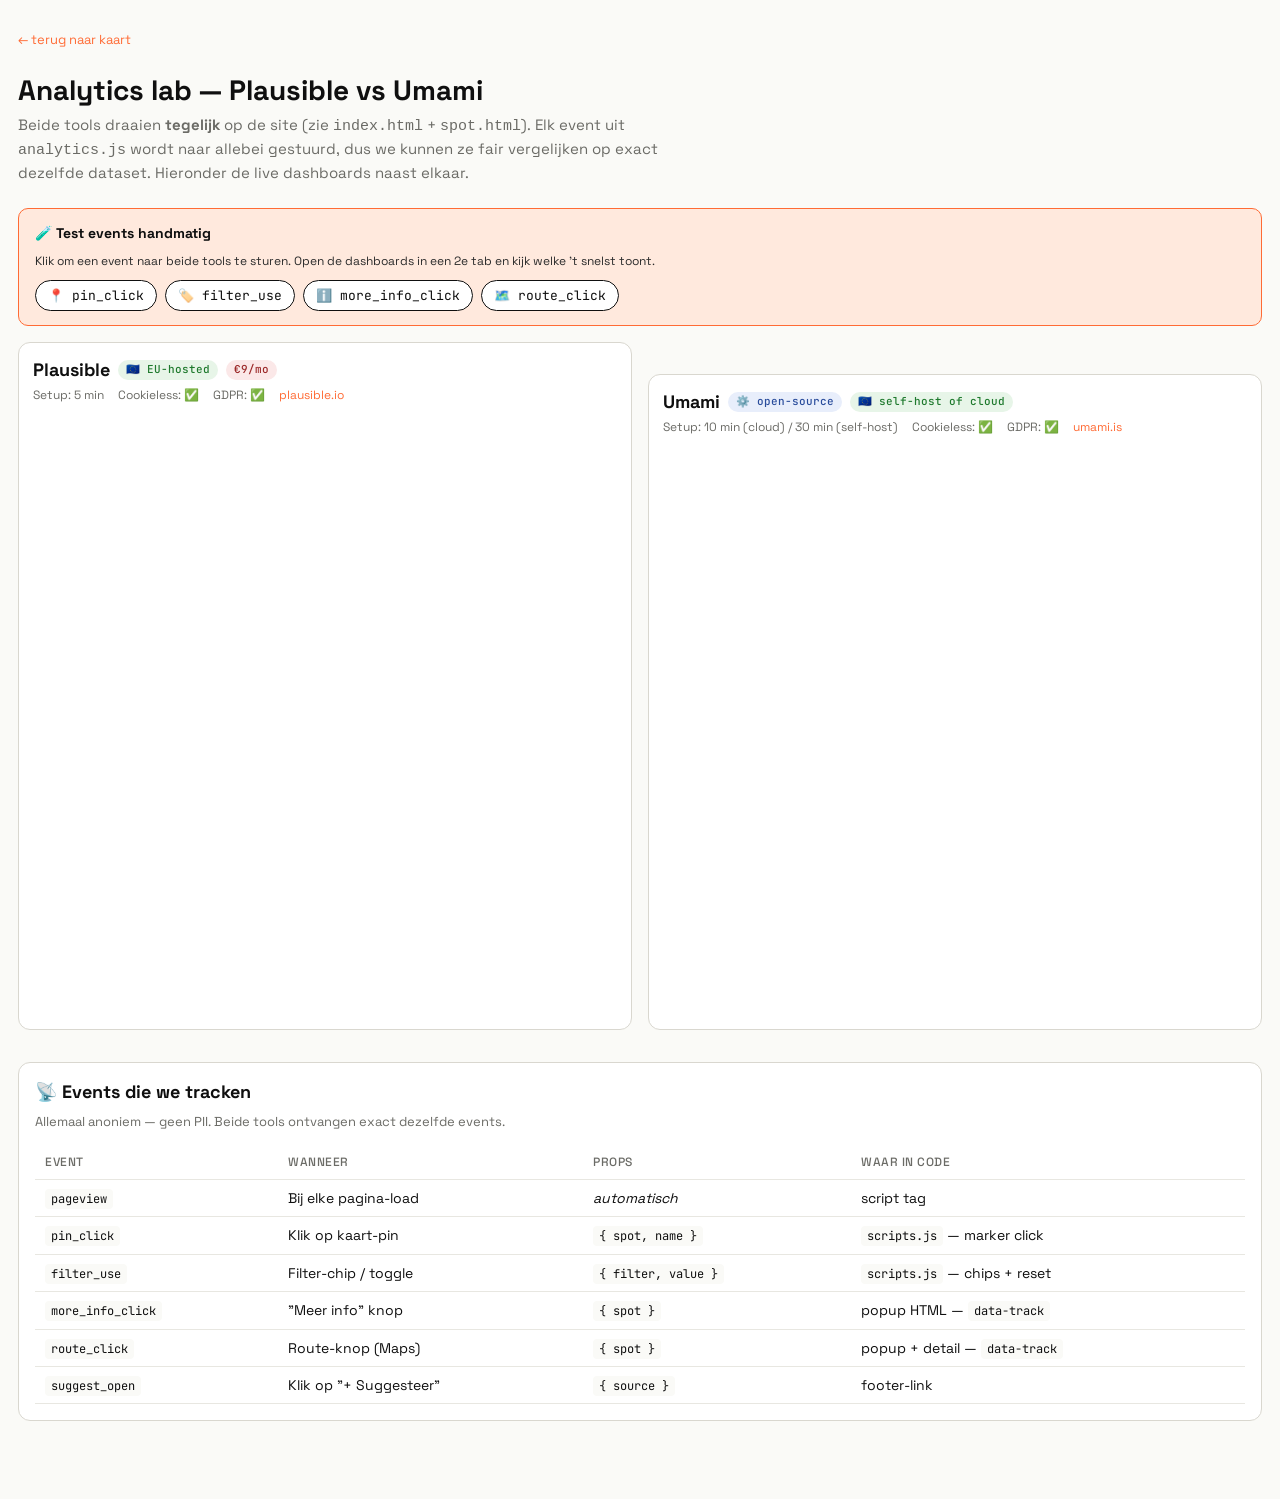
==== commit 53a73363: "update: use real dashboard for both tools" ====
--- a/analytics.html
+++ b/analytics.html
@@ -108,22 +108,10 @@
         <a href="https://plausible.io" target="_blank" rel="noopener">plausible.io</a>
       </div>
 
-      <!-- Vervang door embed-URL uit Plausible:
-           Dashboard → Site settings → Visibility → Shared link → Copy link
-           Of als public: https://plausible.io/share/kaaispots.be?auth=...&embed=true&theme=light -->
-      <div class="placeholder" id="placeholder-plausible">
-        <strong>Dashboard nog niet ingebed</strong>
-        <div>1. Maak account op <code>plausible.io</code> (30 dagen gratis trial).</div>
-        <div>2. Voeg site toe met domein <code>kaaispots.be</code> (of je netlify-URL).</div>
-        <div>3. <code>data-domain</code> in <code>index.html</code> aanpassen naar dat domein.</div>
-        <div>4. In Plausible: <em>Site settings → Visibility → Shared link → Generate</em>.</div>
-        <div>5. Plak de URL hieronder als <code>&lt;iframe src="..."&gt;</code> en zet <code>?embed=true&amp;theme=light</code> achter de URL.</div>
-        <div>6. Vervang deze placeholder-div door de iframe in <code>analytics.html</code>.</div>
-      </div>
-      <!--
-      <iframe class="frame" src="https://plausible.io/share/kaaispots.be?auth=YOUR_TOKEN&embed=true&theme=light"
-              loading="lazy" title="Plausible dashboard"></iframe>
-      -->
+      <iframe plausible-embed class="frame"
+              src="https://plausible.io/share/luzemi.netlify.app?auth=5k69xvdRUa8lJDqY5tF4Y&embed=true&theme=light&background=transparent"
+              loading="lazy" title="Plausible dashboard — luzemi.netlify.app"></iframe>
+      <script async src="https://plausible.io/js/embed.host.js"></script>
     </section>
 
     <!-- ===== UMAMI ===== -->
@@ -140,21 +128,9 @@
         <a href="https://umami.is" target="_blank" rel="noopener">umami.is</a>
       </div>
 
-      <!-- Vervang door embed:
-           Umami → Settings → Websites → kies site → Share URL → enable + copy
-           Plak als iframe src="https://cloud.umami.is/share/XXX/kaaispots.be" -->
-      <div class="placeholder" id="placeholder-umami">
-        <strong>Dashboard nog niet ingebed</strong>
-        <div>1. Maak account op <code>cloud.umami.is</code> (gratis, 10K events/maand) — of self-host via Docker.</div>
-        <div>2. Voeg site toe → krijg <code>data-website-id</code> (UUID).</div>
-        <div>3. Vervang <code>UMAMI_WEBSITE_ID</code> in <code>index.html</code> en <code>spot.html</code>.</div>
-        <div>4. In Umami: <em>Settings → Websites → Edit → Share URL toggle aan → kopieer</em>.</div>
-        <div>5. Vervang deze placeholder door de iframe in <code>analytics.html</code>.</div>
-      </div>
-      <!--
-      <iframe class="frame" src="https://cloud.umami.is/share/XXX/kaaispots.be"
-              loading="lazy" title="Umami dashboard"></iframe>
-      -->
+      <iframe class="frame"
+              src="https://cloud.umami.is/share/NmttqRmTkCYjIkWr"
+              loading="lazy" title="Umami dashboard — luzemi.netlify.app"></iframe>
     </section>
   </div>
 
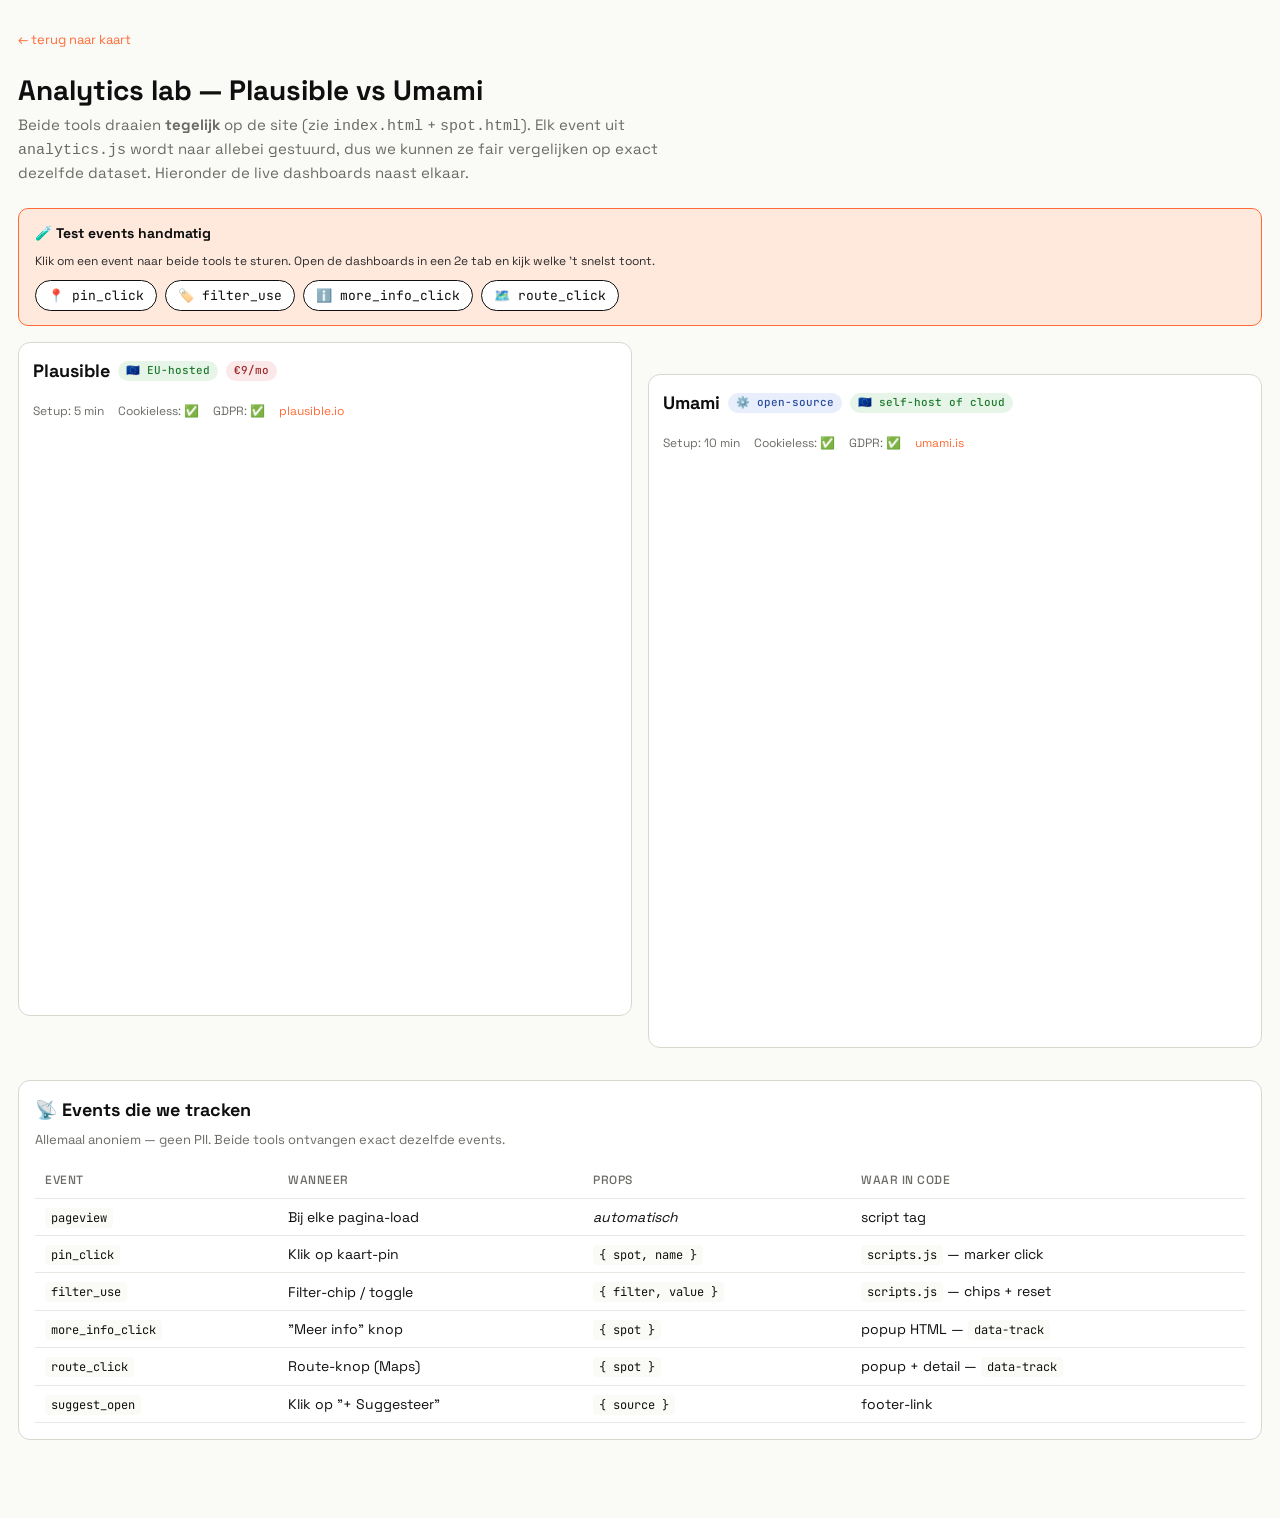
==== commit 9bf382b8: "fix: add button plus allignment" ====
--- a/analytics.html
+++ b/analytics.html
@@ -14,11 +14,17 @@
   .lab .lead { color: var(--muted); margin: 0 0 24px; max-width: 70ch; }
   .back { display: inline-block; margin-bottom: 12px; font-size: 13px; color: var(--accent); text-decoration: none; }
 
-  .split { display: grid; grid-template-columns: 1fr 1fr; gap: 16px; margin-top: 16px; }
+  .split { display: grid; grid-template-columns: 1fr 1fr; gap: 16px; margin-top: 16px; align-items: stretch; }
   @media (max-width: 900px) { .split { grid-template-columns: 1fr; } }
 
-  .col { background: var(--bg-elev); border: 1px solid var(--line-2); border-radius: 12px; padding: 14px; }
-  .col h2 { margin: 0 0 4px; font-size: 18px; display: flex; align-items: center; gap: 8px; }
+  .col {
+    background: var(--bg-elev); border: 1px solid var(--line-2); border-radius: 12px; padding: 14px;
+    display: flex; flex-direction: column;
+    min-width: 0; overflow: hidden;     /* voorkomt grid-blowout door brede iframes */
+    align-self: start;
+  }
+  .col iframe.frame { width: 100%; max-width: 100%; box-sizing: border-box; }
+  .col h2 { margin: 0 0 4px; font-size: 18px; display: flex; align-items: center; gap: 8px; min-height: 28px; flex-wrap: wrap; }
   .col h2 .badge {
     font-family: "JetBrains Mono", monospace; font-size: 11px; font-weight: 500;
     padding: 2px 8px; border-radius: 999px; background: var(--line); color: var(--ink-2);
@@ -28,8 +34,9 @@
   .col h2 .badge.paid { background: #FBE8E8; color: #9C2A2A; }
   .col .meta {
     display: flex; gap: 14px; flex-wrap: wrap; font-size: 12px;
-    color: var(--muted); margin: 4px 0 12px;
-  }
+    color: var(--muted); margin: 4px 0 12px; min-height: 36px; align-items: center;
+  }
+  .col .frame, .col iframe { flex: 1; }
   .col .meta a { color: var(--accent); text-decoration: none; }
 
   .frame {
@@ -111,7 +118,6 @@
       <iframe plausible-embed class="frame"
               src="https://plausible.io/share/luzemi.netlify.app?auth=5k69xvdRUa8lJDqY5tF4Y&embed=true&theme=light&background=transparent"
               loading="lazy" title="Plausible dashboard — luzemi.netlify.app"></iframe>
-      <script async src="https://plausible.io/js/embed.host.js"></script>
     </section>
 
     <!-- ===== UMAMI ===== -->
@@ -122,7 +128,7 @@
         <span class="badge eu">🇪🇺 self-host of cloud</span>
       </h2>
       <div class="meta">
-        <span>Setup: 10 min (cloud) / 30 min (self-host)</span>
+        <span>Setup: 10 min</span>
         <span>Cookieless: ✅</span>
         <span>GDPR: ✅</span>
         <a href="https://umami.is" target="_blank" rel="noopener">umami.is</a>
@@ -198,5 +204,7 @@
 <script defer src="https://cloud.umami.is/script.js" data-website-id="5e96ff9b-2395-44f9-b63d-753adfc6fc2a"></script>
 <!-- KaaiSpots tracker -->
 <script src="analytics.js"></script>
+<!-- Plausible embed-resizer (moet buiten de grid staan om grid-blowout te voorkomen) -->
+<script async src="https://plausible.io/js/embed.host.js"></script>
 </body>
 </html>
--- a/styles.css
+++ b/styles.css
@@ -743,6 +743,16 @@
   display: inline-flex; align-items: center; gap: 6px;
 }
 .suggest-btn:hover { background: var(--ink); color: #fff; }
+.suggest-btn.secondary {
+  border-color: var(--line-2);
+  color: var(--ink-2);
+}
+.suggest-btn.secondary:hover {
+  background: var(--bg-elev);
+  color: var(--ink);
+  border-color: var(--ink-2);
+}
+.footer-actions { display: inline-flex; align-items: center; gap: 8px; flex-wrap: wrap; }
 
 /* ---------- mobile ---------- */
 .view-tabs { display: none; }
